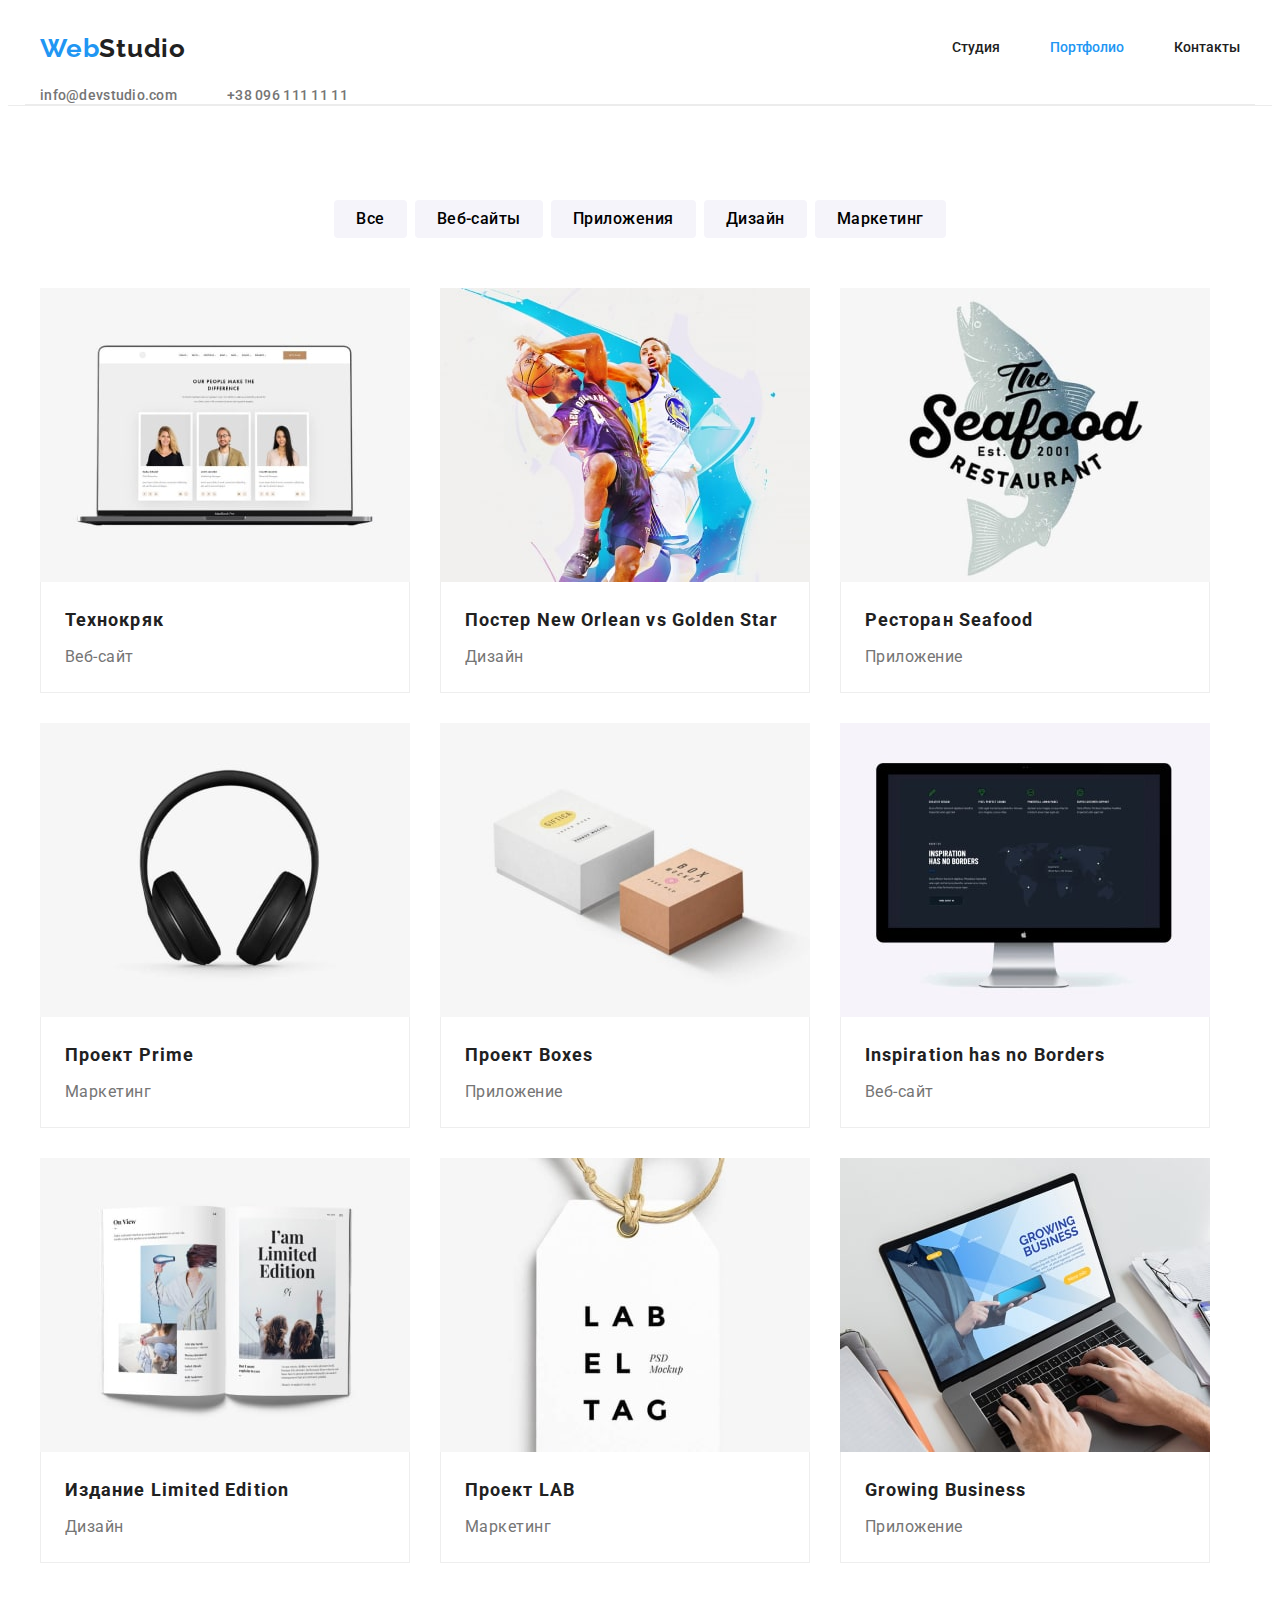
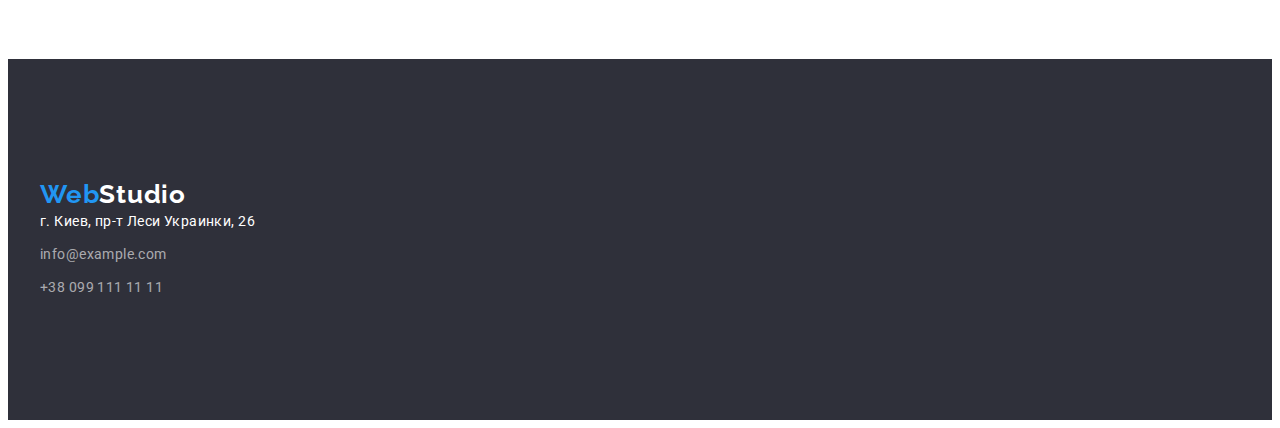
==== portfolio.html @ 36fbffee "first comm" ====
<!DOCTYPE html>
<html lang="ru">
  <head>
    <meta charset="UTF-8" />
    <meta http-equiv="X-UA-Compatible" content="IE=edge" />
    <meta name="viewport" content="width=device-width, initial-scale=1.0" />

    <title>Portfolio</title>
    <link rel="preconnect" href="https://fonts.googleapis.com" />
    <link rel="preconnect" href="https://fonts.gstatic.com" crossorigin />
    <link
      href="https://fonts.googleapis.com/css2?family=Raleway:wght@700&family=Roboto:wght@400;500;700;900&display=swap"
      rel="stylesheet"
    />
    <link
      rel="stylesheet"
      href="https://cdnjs.cloudflare.com/ajax/libs/modern-normalize/1.1.0/modern-normalize.min.css"
      integrity="sha512-wpPYUAdjBVSE4KJnH1VR1HeZfpl1ub8YT/NKx4PuQ5NmX2tKuGu6U/JRp5y+Y8XG2tV+wKQpNHVUX03MfMFn9Q=="
      crossorigin="anonymous"
      referrerpolicy="no-referrer"
    />
    <link rel="stylesheet" href="./css/styles.css" />
  </head>
  <body>
    <header class="header">
      <div class="container header">
        <nav class="header-nav">
          <a href="/" class="header-logo">
            Web<span class="header-logo-logo">Studio</span>
          </a>
          <ul class="header-list">
            <li>
              <a href="./index.html" class="header-link">Студия</a>
            </li>
            <li>
              <a href="./portfolio.html" class="header-link current">
                Портфолио</a
              >
            </li>
            <li><a href="" class="header-link">Контакты</a></li>
          </ul>
        </nav>
        <ul class="header-contacts">
          <li class="header-item">
            <a href="mailto:info@devstudio.com" class="contact mail"
              >info@devstudio.com</a
            >
          </li>
          <li class="header-item">
            <a href="tel:+380961111111" class="contact tel"
              >+38 096 111 11 11</a
            >
          </li>
        </ul>
      </div>
    </header>
    <main>
      <section class="section">
        <div class="container">
          <h1 class="visually-hidden">Наши проекты</h1>
          <ul class="filters">
            <li class="flt-btn">
              <button type="button" class="filters-btn">Все</button>
            </li>
            <li class="flt-btn">
              <button type="button" class="filters-btn">Веб-сайты</button>
            </li>
            <li class="flt-btn">
              <button type="button" class="filters-btn">Приложения</button>
            </li>
            <li class="flt-btn">
              <button type="button" class="filters-btn">Дизайн</button>
            </li>
            <li class="flt-btn">
              <button type="button" class="filters-btn">Маркетинг</button>
            </li>
          </ul>

          <ul class="image-list">
            <li class="projects-img">
              <img
                class="image-item"
                src="./images/portfolio/img-tech.jpg"
                alt="Проект-1"
                width="370"
              />
              <div class="projects-text">
                <h2 class="text-item">Технокряк</h2>
                <p class="text-item-desk">Веб-сайт</p>
              </div>
            </li>
            <li class="projects-img">
              <img
                class="image-item"
                src="./images/portfolio/img-poster-new.jpg"
                alt="Проект-2"
                width="370"
              />
              <div class="projects-text">
                <h2 class="text-item">
                  Постер <span lang="en"> New Orlean vs Golden Star </span>
                </h2>
                <p class="text-item-desk">Дизайн</p>
              </div>
            </li>
            <li class="projects-img">
              <img
                class="image-item"
                src="./images/portfolio/img-resto.jpg"
                alt="Проект-3"
                width="370"
              />
              <div class="projects-text">
                <h2 class="text-item">
                  Ресторан <span lang="en">Seafood </span>
                </h2>
                <p class="text-item-desk">Приложение</p>
              </div>
            </li>
            <li class="projects-img">
              <img
                class="image-item"
                src="./images/portfolio/img-prime.jpg"
                alt="Проект-4"
                width="370"
              />
              <div class="projects-text">
                <h2 class="text-item">Проект <span lang="en"> Prime</span></h2>
                <p class="text-item-desk">Маркетинг</p>
              </div>
            </li>
            <li class="projects-img">
              <img
                class="image-item"
                src="./images/portfolio/img-boxes.jpg"
                alt="Проект-5"
                width="370"
              />
              <div class="projects-text">
                <h2 class="text-item">Проект <span lang="en">Boxes</span></h2>
                <p class="text-item-desk">Приложение</p>
              </div>
            </li>
            <li class="projects-img">
              <img
                class="image-item"
                src="./images/portfolio/img-inspiration.jpg"
                alt="Проект-6"
                width="370"
              />
              <div class="projects-text">
                <h2 class="text-item">
                  <span lang="en"> Inspiration has no Borders </span>
                </h2>
                <p class="text-item-desk">Веб-сайт</p>
              </div>
            </li>
            <li class="projects-img">
              <img
                class="image-item"
                src="./images/portfolio/img-edition.jpg"
                alt="Проект-7"
                width="370"
              />
              <div class="projects-text">
                <h2 class="text-item">
                  Издание <span lang="en">Limited Edition </span>
                </h2>
                <p class="text-item-desk">Дизайн</p>
              </div>
            </li>
            <li class="projects-img">
              <img
                class="image-item"
                src="./images/portfolio/img-lab.jpg"
                alt="Проект-8"
                width="370"
              />
              <div class="projects-text">
                <h2 class="text-item">Проект <span lang="en"> LAB</span></h2>
                <p class="text-item-desk">Маркетинг</p>
              </div>
            </li>
            <li class="projects-img">
              <img
                class="image-item"
                src="./images/portfolio/img-growing.jpg"
                alt="Проект=9"
                width="370"
              />
              <div class="projects-text">
                <h2 class="text-item">
                  <span lang="en">Growing Business </span>
                </h2>
                <p class="text-item-desk">Приложение</p>
              </div>
            </li>
          </ul>
        </div>
      </section>
    </main>
    <footer class="footer">
      <div class="container footer">
        <div class="footer-cont">
          <a href="/" class="footer-logo">
            <p>Web<span class="footer-logo-logo">Studio</span></p>
          </a>
          <address>
            <ul class="footer-list">
              <li class="footer-item">
                <a
                  href="https://goo.gl/maps/CMXkun6qxGQYR8TdA"
                  class="footer-item"
                  >г. Киев, пр-т Леси Украинки, 26</a
                >
              </li>
              <li class="footer-item">
                <a href="mailto:info@example.com" class="footer-mail"
                  >info@example.com</a
                >
              </li>
              <li class="footer-item">
                <a href="tel:+380991111111" class="footer-tel"
                  >+38 099 111 11 11</a
                >
              </li>
            </ul>
          </address>
        </div>
      </div>
    </footer>
  </body>
</html>
---- css/styles.css ----
:root {
  --header-color: #212121;
  --title-color: #212121;
  --text-color: #757575;
  --footer-first-color: #ffffff;
  --footer-second-color: rgba(255, 255, 255, 0.6);
  --btn-color: #212121;
  --accent-color: #2196f3;
  --banner-color: #ffffff;
}
body {
  font-family: "Roboto", sans-serif;
}
ul {
  margin: 0;
  padding: 0;
  list-style: none;
}
p,
h1,
h2,
h3,
h4,
h5,
h6 {
  margin: 0;
}

button {
  cursor: pointer;
}
img {
  display: block;
  max-width: 100%;
  height: auto;
}
/*---------------Header---------------*/
.container {
  width: 1200px;
  padding-left: 15px;
  padding-right: 15px;
  margin-left: auto;
  margin-right: auto;
}
.section {
  padding-top: 94px;
  padding-bottom: 94px;
}
.header {
  border-bottom: 1px solid #ececec;
}
.header-container {
  display: flex;
  align-items: center;
}
.header-nav {
  display: flex;
  align-items: center;
}
.header-logo {
  font-family: "Raleway";
  font-weight: 700;
  font-size: 26px;
  line-height: 1.19;
  letter-spacing: 0.03em;
  text-decoration: none;
  margin-right: 93px;
  color: var(--accent-color);
}
.header-logo-logo {
  color: var(--header-color);
}
.header-logo:hover,
.header-logo:focus {
  color: var(--accent-color);
}
.header-logo-link {
  color: var(--accent-color);
}

.header-list {
  display: flex;
  align-items: center;
  margin-left: auto;
}

.header-list li {
  margin-right: 50px;
}
.header-list li:last-child {
  margin-right: 0px;
}

.header-link {
  display: block;
  font-weight: 500;
  font-size: 14px;
  line-height: 1.14;
  padding: 32px 0px;
  color: var(--header-color);
}
.header-link {
  text-decoration: none;
}
.header-link:hover,
.header-link:focus {
  color: #2196f3;
}
.current {
  color: var(--accent-color);
}
.contact {
  font-weight: 500;
  font-size: 14px;
  line-height: 1.14;
  letter-spacing: 0.02em;
  color: #757575;
  text-decoration: none;
}

.header-contacts {
  display: flex;
  margin-left: auto;
}
.header-contacts .header-item + .header-item {
  margin-left: 50px;
}
.contact.mail {
  display: flex;
}
.mail-icon {
  height: 16px;
  width: 12px;
  margin-right: 10px;
}
.contact.mail:hover,
.contact.mail:focus {
  color: #2196f3;
}
.mail-icon:hover,
.mail-icon:focus {
  background-color: var(--accent-color);
}
.mail-icon:hover .mail-icon:hover {
  fill: #ffffff;
}

.contact.tel {
  display: flex;
}
.contact.tel:hover,
.contact.tel:focus {
  color: var(--accent-color);
}
.tel-icon {
  height: 16px;
  width: 10px;
  margin-right: 10px;
}

/*-----------------PAGE1--------------*/
/*-----------------Banner--------------*/

.banner {
  padding-top: 200px;
  padding-bottom: 200px;
  margin-left: auto;
  margin-right: auto;
  max-width: 1600px;
  background-color: #2f303a;
  background-image: linear-gradient(
      rgba(47, 48, 58, 0.4),
      rgba(47, 48, 58, 0.4)
    ),
    url(../images/banner.png);
  background-repeat: no-repeat;
  background-size: cover;
}

.banner-title {
  width: 696px;
  font-weight: 900;
  font-size: 44px;
  line-height: 1.36;
  text-align: center;
  letter-spacing: 0.06em;
  text-transform: uppercase;
  margin-left: auto;
  margin-right: auto;
  color: var(--banner-color);
}

.banner-btn {
  display: block;
  align-items: center;
  margin-right: auto;
  margin-left: auto;
  margin-top: 30px;
  font-family: inherit;
  border-radius: 4px;
  border: none;
  background-color: var(--accent-color);
  font-weight: 700;
  font-size: 16px;
  line-height: 1.88;
  padding: 10px 32px;
  width: max-content;
  text-align: center;
  letter-spacing: 0.06em;
  cursor: pointer;

  color: var(--banner-color);
}
/*-----------------Benefits--------------*/
.visually-hidden {
  position: absolute;
  width: 1px;
  height: 1px;
  margin: -1px;
  border: 0;
  padding: 0;
  white-space: nowrap;
  clip-path: inset(100%);
  clip: rect(0 0 0 0);
  overflow: hidden;
}

.benefits-item {
  display: flex;
}
.benefits-list {
  width: 270px;
  margin-right: 30px;
}
.benefits-icon {
  display: flex;
  justify-content: center;
  align-items: center;
  width: 270px;
  height: 120px;
  border-radius: 4px;
  margin-bottom: 30px;
  background-color: #f5f4fa;
}
.benefits-item :last-child {
  margin-right: 0px;
}
.benefits-title {
  font-weight: 700;
  font-size: 14px;
  line-height: 1.14;
  letter-spacing: 0.03em;
  text-transform: uppercase;
  margin-bottom: 10px;
  color: var(--title-color);
}
.benefits-text {
  font-size: 14px;
  line-height: 1.71;
  letter-spacing: 0.03em;

  color: var(--text-color);
}
/*-----------------BIZ--------------*/
.section.biz {
  padding-top: 0px;
}
.biz-title {
  font-weight: 700;
  font-size: 36px;
  line-height: 1.17;
  text-align: center;
  letter-spacing: 0.03em;
  margin-bottom: 50px;

  color: var(--title-color);
}

.biz-item {
  display: flex;

  margin-bottom: 0px;
  margin-top: 0px;
  padding-left: 0px;
}

.biz-img {
  flex-basis: calc((100%-60px) / 3);
}

.biz-img:not(:last-child) {
  margin-right: 30px;
}
/*-----------------TEAM--------------*/
.team {
  background-color: #f5f4fa;
}

.team-title {
  font-weight: 700;
  font-size: 36px;
  line-height: 1.17;
  text-align: center;
  letter-spacing: 0.03em;
  margin-bottom: 50px;
  color: var(--title-color);
}
.team-item {
  display: flex;
}
.team-item :last-child {
  margin-right: 0px;
}

.team-img {
  margin-right: 30px;
  border-radius: 4px;
}
.team-text {
  background-color: #ffffff;
  padding: 30px 0px;
  border-radius: 0px 0px 4px 4px;
  box-shadow: 0px 4px 4px 0px rgba(0 0 0 / 25%);
  /* box-shadow: 0px 1px 3px rgb(0 0 0 / 12%), 0px 1px 1px rgb(0 0 0 / 14%),
    0px 2px 1px rgb(0 0 0 / 20%); */
}
.team-name {
  font-weight: 500;
  font-size: 16px;
  line-height: 1.19;
  text-align: center;
  letter-spacing: 0.03em;
  margin-bottom: 10px;
  color: var(--title-color);
}
.team-prof {
  font-weight: 400;
  font-size: 16px;
  line-height: 1.19;
  text-align: center;
  margin-bottom: 16px;
  letter-spacing: 0.03em;
  color: var(--text-color);
}
.team-soc-list {
  display: flex;
  justify-content: center;
}
.team-soc-item {
  margin-right: 10px;
}
.team-soc-link {
  height: 44px;
  width: 44px;

  border-radius: 50%;
  display: flex;
  justify-content: center;
  align-items: center;
}
.team-soc-link:hover,
.team-soc-link:focus {
  background-color: var(--accent-color);
}
.team-soc-link:hover .team-soc-icon {
  fill: #ffffff;
}
.team-soc-link:fosus .team-soc-icon {
  fill: #ffffff;
}
.team-soc-icon {
  fill: #afb1b8;
}

/*------------------FOOTER-------------------*/

.footer {
  background-color: #2f303a;
  padding-top: 60px;
  padding-bottom: 60px;
}

.footer-logo {
  font-family: "Raleway";
  font-style: normal;
  font-weight: 700;
  font-size: 26px;
  line-height: 1.19;
  letter-spacing: 0.03em;
  margin-bottom: 20px;
  color: #2196f3;
}
.footer-logo-logo {
  color: #ffffff;
}
.footer-logo {
  text-decoration: none;
}
.footer-address {
  margin-top: 20px;
}
/* .footer-list {
  margin-top: 20px;
} */
.footer-item {
  font-style: normal;
  font-size: 14px;
  line-height: 1.71;
  letter-spacing: 0.03em;
  margin-bottom: 9px;
  color: var(--footer-first-color);
  text-decoration: none;
}
.footer-list li:last-child {
  margin-bottom: 0px;
}
.footer-item:hover,
.footer-item:focus {
  color: var(--accent-color);
}
.footer-mail {
  font-style: normal;
  font-size: 14px;
  line-height: 1.71;
  letter-spacing: 0.03em;
  padding-top: 9px;
  color: var(--footer-second-color);
  text-decoration: none;
}
.footer-mail:hover,
.footer-mail:focus {
  color: var(--accent-color);
}

.footer-tel {
  font-style: normal;
  font-size: 14px;
  line-height: 1.71;
  letter-spacing: 0.03em;
  padding-top: 9px;

  color: var(--footer-second-color);
  text-decoration: none;
}
.footer-tel:hover,
.footer-tel:focus {
  color: var(--accent-color);
}

.footer-list.link {
  text-decoration: none;
}

/*-----------------PAGE2--------------*/
/*-----------------HERO--------------*/
/*-----------------HERO FILTERS------*/

.filters {
  display: flex;
  justify-content: center;
}

.filters {
  font-weight: 500;
  font-size: 16px;
  line-height: 1.62;
  text-align: center;
  letter-spacing: 0.03em;
  margin-right: auto;
  margin-bottom: 50px;
  color: #212121;
}
.flt-btn {
  display: block;
  align-items: center;
  margin: 0px 8px 0px 0px;
}
.filters li:last-child {
  margin-right: 0px;
}
.filters-btn {
  font-family: inherit;
  font-weight: 500;
  font-size: 16px;
  line-height: 1.62;
  text-align: center;
  letter-spacing: 0.03em;
  cursor: pointer;
  border-radius: 4px;
  border: none;
  padding: 6px 22px;
  width: max-content;
  background-color: #f5f4fa;
}
.filters-btn:not(:last-child) {
  margin-left: 8px;
}
.filters-btn:hover,
.filters-btn:focus {
  background-color: var(--accent-color);
  color: var(--footer-first-color);
}
.image-list {
  display: flex;
  flex-wrap: wrap;
}
.image-list li:nth-child(n + 7) {
  margin-bottom: 2px;
}
.projects-img {
  margin-right: 30px;
  margin-bottom: 30px;
}
.projects-img:nth-child(3n) {
  margin-right: 0px;
}
/*-----------------MAIN------------------*/
.projects-text {
  padding: 20px 24px;
  border-right: 1px solid #eeeeee;
  border-bottom: 1px solid #eeeeee;
  border-left: 1px solid #eeeeee;
}
.text-item {
  font-weight: 700;
  font-size: 18px;
  line-height: 2;
  letter-spacing: 0.06em;
  /* margin-top: 20px; */
  margin-bottom: 4px;
  color: var(--title-color);
}
.text-item-desk {
  font-size: 16px;
  line-height: 1.88;
  letter-spacing: 0.03em;
  color: var(--text-color);
}
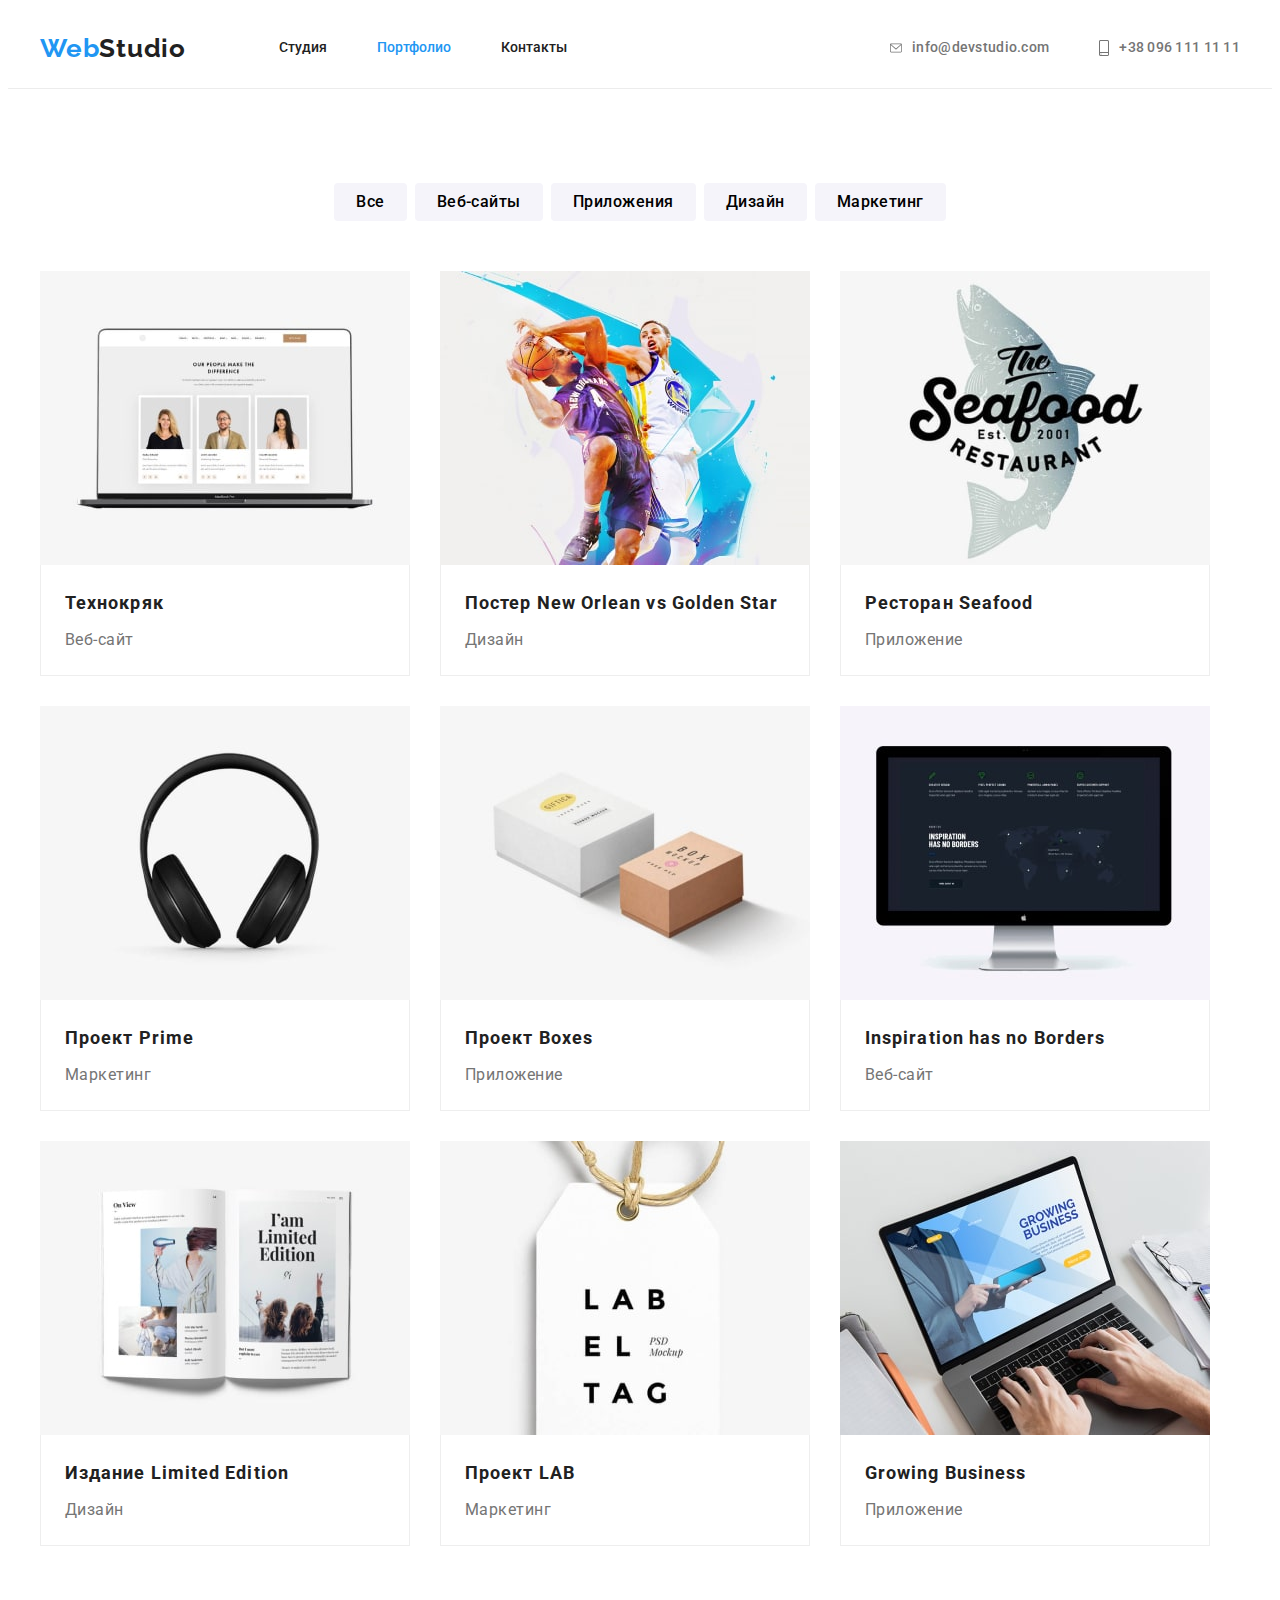
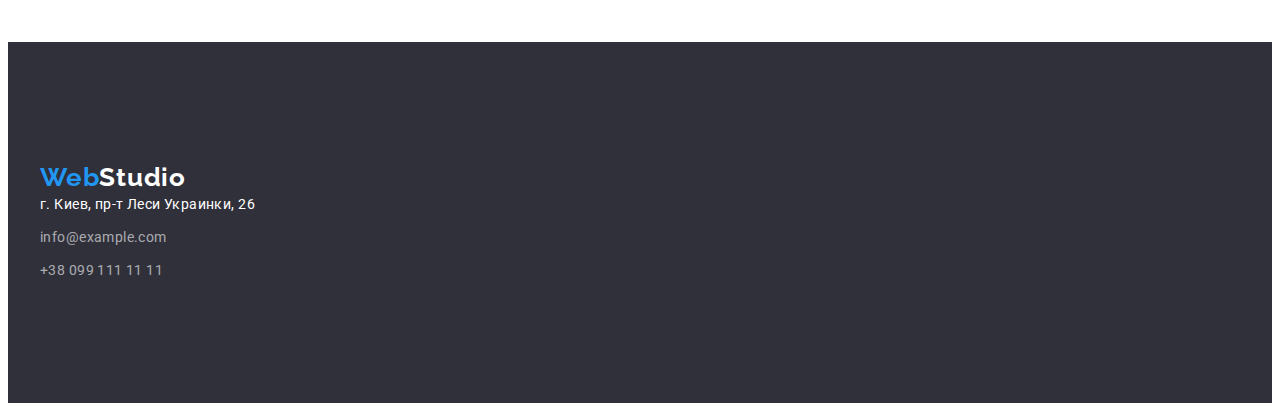
==== commit b82533e9: "some add" ====
--- a/portfolio.html
+++ b/portfolio.html
@@ -23,7 +23,7 @@
   </head>
   <body>
     <header class="header">
-      <div class="container header">
+      <div class="container header-container">
         <nav class="header-nav">
           <a href="/" class="header-logo">
             Web<span class="header-logo-logo">Studio</span>
@@ -42,18 +42,28 @@
         </nav>
         <ul class="header-contacts">
           <li class="header-item">
-            <a href="mailto:info@devstudio.com" class="contact mail"
+            <a href="mailto:info@devstudio.com" class="contact mail">
+              <svg class="mail-icon" width="16" height="10">
+                <use
+                  href="./images/symbol-defs-optym.svg#icon-envelope"
+                ></use></svg
               >info@devstudio.com</a
             >
           </li>
           <li class="header-item">
-            <a href="tel:+380961111111" class="contact tel"
-              >+38 096 111 11 11</a
+            <a href="tel:+380961111111" class="contact tel">
+              <svg class="tel-icon">
+                <use
+                  href="./images/symbol-defs-optym.svg#icon-smartphone"
+                ></use>
+              </svg>
+              +38 096 111 11 11</a
             >
           </li>
         </ul>
       </div>
     </header>
+
     <main>
       <section class="section">
         <div class="container">
--- a/css/styles.css
+++ b/css/styles.css
@@ -7,6 +7,7 @@
   --btn-color: #212121;
   --accent-color: #2196f3;
   --banner-color: #ffffff;
+  --icon-fill-color: #757575;
 }
 body {
   font-family: "Roboto", sans-serif;
@@ -114,7 +115,7 @@
   font-size: 14px;
   line-height: 1.14;
   letter-spacing: 0.02em;
-  color: #757575;
+  color: var(--text-color);
   text-decoration: none;
 }
 
@@ -132,18 +133,19 @@
   height: 16px;
   width: 12px;
   margin-right: 10px;
+  fill: var(--icon-fill-color);
 }
 .contact.mail:hover,
 .contact.mail:focus {
-  color: #2196f3;
+  color: var(--accent-color);
 }
 .mail-icon:hover,
 .mail-icon:focus {
-  background-color: var(--accent-color);
-}
-.mail-icon:hover .mail-icon:hover {
+  fill: var(--accent-color);
+}
+/* .mail-icon:hover .mail-icon:hover {
   fill: #ffffff;
-}
+} */
 
 .contact.tel {
   display: flex;
@@ -156,8 +158,12 @@
   height: 16px;
   width: 10px;
   margin-right: 10px;
-}
-
+  fill: var(--icon-fill-color);
+}
+.tel-icon:hover,
+.tel-icon:focus {
+  fill: var(--accent-color);
+}
 /*-----------------PAGE1--------------*/
 /*-----------------Banner--------------*/
 
@@ -317,12 +323,13 @@
   border-radius: 4px;
 }
 .team-text {
+  border-radius: 0px 0px 4px 4px;
+  box-shadow: 0px 4px 4px 0px rgba(0 0 0 / 25%);
+}
+.team-inside {
   background-color: #ffffff;
   padding: 30px 0px;
-  border-radius: 0px 0px 4px 4px;
-  box-shadow: 0px 4px 4px 0px rgba(0 0 0 / 25%);
-  /* box-shadow: 0px 1px 3px rgb(0 0 0 / 12%), 0px 1px 1px rgb(0 0 0 / 14%),
-    0px 2px 1px rgb(0 0 0 / 20%); */
+  border-radius: 4px;
 }
 .team-name {
   font-weight: 500;
@@ -352,7 +359,6 @@
 .team-soc-link {
   height: 44px;
   width: 44px;
-
   border-radius: 50%;
   display: flex;
   justify-content: center;
@@ -372,6 +378,47 @@
   fill: #afb1b8;
 }
 
+/*------------------CLIENTS-------------------*/
+.clients {
+  font-weight: 700;
+  font-size: 36px;
+  line-height: 1.17;
+  text-align: center;
+  letter-spacing: 0.03em;
+  margin-bottom: 50px;
+  color: var(--title-color);
+}
+.clients-logo-list {
+  display: flex;
+}
+.clients-icon-elements {
+  align-items: center;
+  width: 170px;
+  height: 92px;
+  padding: 16px 32px;
+  margin-right: 30px;
+  border: 1px solid rgba(175, 177, 184, 1);
+}
+.clients-icon-elements:last-child {
+  margin-right: 0px;
+}
+.icon-link {
+  width: 170px;
+  height: 92px;
+  justify-content: center;
+  align-items: center;
+  fill: #afb1b8;
+}
+.clients-icon-item {
+  /* fill: #afb1b8; */
+}
+.clients-icon-item:hover,
+.clients-icon-item:focus {
+  background-color: var(--accent-color);
+}
+.clients-icon-item:focus .icon-link {
+  fill: #2196f3;
+}
 /*------------------FOOTER-------------------*/
 
 .footer {
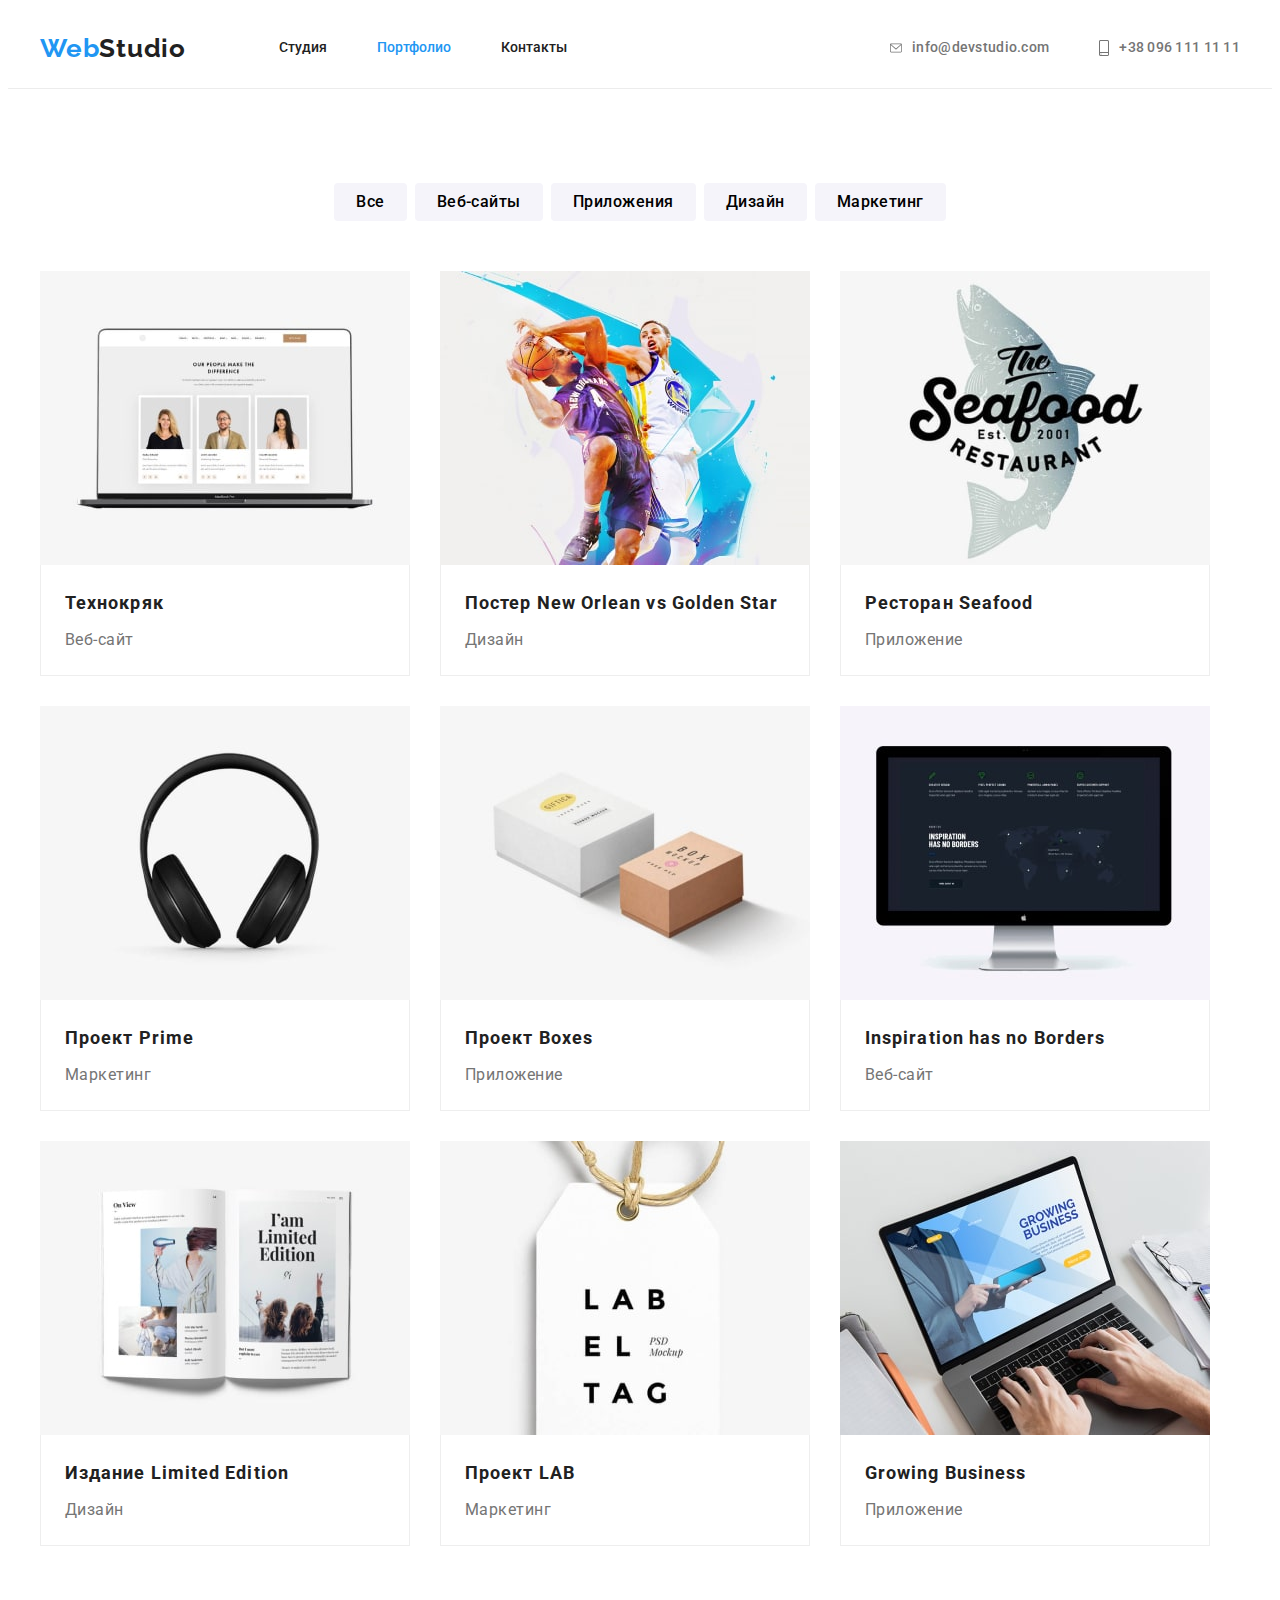
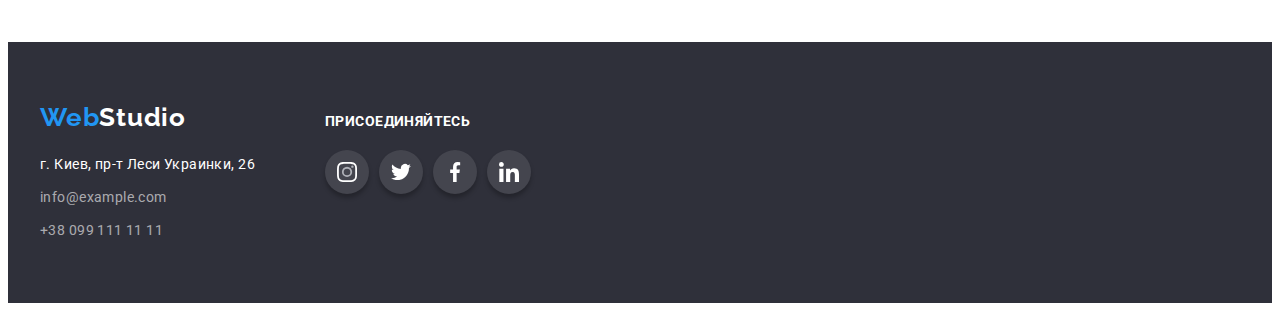
==== commit d41709c2: "one more push" ====
--- a/portfolio.html
+++ b/portfolio.html
@@ -88,134 +88,155 @@
 
           <ul class="image-list">
             <li class="projects-img">
-              <img
-                class="image-item"
-                src="./images/portfolio/img-tech.jpg"
-                alt="Проект-1"
-                width="370"
-              />
-              <div class="projects-text">
-                <h2 class="text-item">Технокряк</h2>
-                <p class="text-item-desk">Веб-сайт</p>
-              </div>
-            </li>
-            <li class="projects-img">
-              <img
-                class="image-item"
-                src="./images/portfolio/img-poster-new.jpg"
-                alt="Проект-2"
-                width="370"
-              />
-              <div class="projects-text">
-                <h2 class="text-item">
-                  Постер <span lang="en"> New Orlean vs Golden Star </span>
-                </h2>
-                <p class="text-item-desk">Дизайн</p>
-              </div>
-            </li>
-            <li class="projects-img">
-              <img
-                class="image-item"
-                src="./images/portfolio/img-resto.jpg"
-                alt="Проект-3"
-                width="370"
-              />
-              <div class="projects-text">
-                <h2 class="text-item">
-                  Ресторан <span lang="en">Seafood </span>
-                </h2>
-                <p class="text-item-desk">Приложение</p>
-              </div>
-            </li>
-            <li class="projects-img">
-              <img
-                class="image-item"
-                src="./images/portfolio/img-prime.jpg"
-                alt="Проект-4"
-                width="370"
-              />
-              <div class="projects-text">
-                <h2 class="text-item">Проект <span lang="en"> Prime</span></h2>
-                <p class="text-item-desk">Маркетинг</p>
-              </div>
-            </li>
-            <li class="projects-img">
-              <img
-                class="image-item"
-                src="./images/portfolio/img-boxes.jpg"
-                alt="Проект-5"
-                width="370"
-              />
-              <div class="projects-text">
-                <h2 class="text-item">Проект <span lang="en">Boxes</span></h2>
-                <p class="text-item-desk">Приложение</p>
-              </div>
-            </li>
-            <li class="projects-img">
-              <img
-                class="image-item"
-                src="./images/portfolio/img-inspiration.jpg"
-                alt="Проект-6"
-                width="370"
-              />
-              <div class="projects-text">
-                <h2 class="text-item">
-                  <span lang="en"> Inspiration has no Borders </span>
-                </h2>
-                <p class="text-item-desk">Веб-сайт</p>
-              </div>
-            </li>
-            <li class="projects-img">
-              <img
-                class="image-item"
-                src="./images/portfolio/img-edition.jpg"
-                alt="Проект-7"
-                width="370"
-              />
-              <div class="projects-text">
-                <h2 class="text-item">
-                  Издание <span lang="en">Limited Edition </span>
-                </h2>
-                <p class="text-item-desk">Дизайн</p>
-              </div>
-            </li>
-            <li class="projects-img">
-              <img
-                class="image-item"
-                src="./images/portfolio/img-lab.jpg"
-                alt="Проект-8"
-                width="370"
-              />
-              <div class="projects-text">
-                <h2 class="text-item">Проект <span lang="en"> LAB</span></h2>
-                <p class="text-item-desk">Маркетинг</p>
-              </div>
-            </li>
-            <li class="projects-img">
-              <img
-                class="image-item"
-                src="./images/portfolio/img-growing.jpg"
-                alt="Проект=9"
-                width="370"
-              />
-              <div class="projects-text">
-                <h2 class="text-item">
-                  <span lang="en">Growing Business </span>
-                </h2>
-                <p class="text-item-desk">Приложение</p>
-              </div>
+              <a href="" class="projects-link">
+                <img
+                  class="image-item"
+                  src="./images/portfolio/img-tech.jpg"
+                  alt="Проект-1"
+                  width="370"
+                />
+                <div class="projects-text">
+                  <h2 class="text-item">Технокряк</h2>
+                  <p class="text-item-desk">Веб-сайт</p>
+                </div>
+              </a>
+            </li>
+            <li class="projects-img">
+              <a href="" class="projects-link">
+                <img
+                  class="image-item"
+                  src="./images/portfolio/img-poster-new.jpg"
+                  alt="Проект-2"
+                  width="370"
+                />
+
+                <div class="projects-text">
+                  <h2 class="text-item">
+                    Постер <span lang="en"> New Orlean vs Golden Star </span>
+                  </h2>
+                  <p class="text-item-desk">Дизайн</p>
+                </div>
+              </a>
+            </li>
+            <li class="projects-img">
+              <a href="" class="projects-link">
+                <img
+                  class="image-item"
+                  src="./images/portfolio/img-resto.jpg"
+                  alt="Проект-3"
+                  width="370"
+                />
+                <div class="projects-text">
+                  <h2 class="text-item">
+                    Ресторан <span lang="en">Seafood </span>
+                  </h2>
+                  <p class="text-item-desk">Приложение</p>
+                </div>
+              </a>
+            </li>
+            <li class="projects-img">
+              <a href="" class="projects-link">
+                <img
+                  class="image-item"
+                  src="./images/portfolio/img-prime.jpg"
+                  alt="Проект-4"
+                  width="370"
+                />
+                <div class="projects-text">
+                  <h2 class="text-item">
+                    Проект <span lang="en"> Prime</span>
+                  </h2>
+                  <p class="text-item-desk">Маркетинг</p>
+                </div>
+              </a>
+            </li>
+            <li class="projects-img">
+              <a href="" class="projects-link">
+                <img
+                  class="image-item"
+                  src="./images/portfolio/img-boxes.jpg"
+                  alt="Проект-5"
+                  width="370"
+                />
+                <div class="projects-text">
+                  <h2 class="text-item">Проект <span lang="en">Boxes</span></h2>
+                  <p class="text-item-desk">Приложение</p>
+                </div>
+              </a>
+            </li>
+            <li class="projects-img">
+              <a href="" class="projects-link">
+                <img
+                  class="image-item"
+                  src="./images/portfolio/img-inspiration.jpg"
+                  alt="Проект-6"
+                  width="370"
+                />
+                <div class="projects-text">
+                  <h2 class="text-item">
+                    <span lang="en"> Inspiration has no Borders </span>
+                  </h2>
+                  <p class="text-item-desk">Веб-сайт</p>
+                </div>
+              </a>
+            </li>
+            <li class="projects-img">
+              <a href="" class="projects-link">
+                <img
+                  class="image-item"
+                  src="./images/portfolio/img-edition.jpg"
+                  alt="Проект-7"
+                  width="370"
+                />
+                <div class="projects-text">
+                  <h2 class="text-item">
+                    Издание <span lang="en">Limited Edition </span>
+                  </h2>
+                  <p class="text-item-desk">Дизайн</p>
+                </div></a
+              >
+            </li>
+            <li class="projects-img">
+              <a href="" class="projects-link">
+                <img
+                  class="image-item"
+                  src="./images/portfolio/img-lab.jpg"
+                  alt="Проект-8"
+                  width="370"
+                />
+                <div class="projects-text">
+                  <h2 class="text-item">Проект <span lang="en"> LAB</span></h2>
+                  <p class="text-item-desk">Маркетинг</p>
+                </div>
+              </a>
+            </li>
+            <li class="projects-img">
+              <a href="" class="projects-link">
+                <img
+                  class="image-item"
+                  src="./images/portfolio/img-growing.jpg"
+                  alt="Проект=9"
+                  width="370"
+                />
+                <div class="projects-text">
+                  <h2 class="text-item">
+                    <span lang="en">Growing Business </span>
+                  </h2>
+                  <p class="text-item-desk">Приложение</p>
+                </div>
+              </a>
             </li>
           </ul>
         </div>
       </section>
     </main>
     <footer class="footer">
-      <div class="container footer">
+      <div class="container footer-flex-cont">
         <div class="footer-cont">
           <a href="/" class="footer-logo">
             <p>Web<span class="footer-logo-logo">Studio</span></p>
           </a>
-          <address>
+          <address class="footer-address">
             <ul class="footer-list">
               <li class="footer-item">
                 <a
@@ -237,6 +258,46 @@
             </ul>
           </address>
         </div>
+        <div class="footer-soc">
+          <p class="footer-text-add">ПРИСОЕДИНЯЙТЕСЬ</p>
+          <ul class="footer-soc-list">
+            <li class="footer-soc-item">
+              <a href="" class="footer-soc-link">
+                <svg class="footer-soc-icon" width="20" height="20">
+                  <use
+                    href="./images/symbol-defs-optym.svg#icon-instagram"
+                  ></use>
+                </svg>
+              </a>
+            </li>
+            <li class="footer-soc-item">
+              <a href="" class="footer-soc-link">
+                <svg class="footer-soc-icon" width="20" height="20">
+                  <use
+                    href="./images/symbol-defs-optym.svg#icon-twitter"
+                  ></use></svg
+              ></a>
+            </li>
+            <li class="footer-soc-item">
+              <a href="" class="footer-soc-link">
+                <svg class="footer-soc-icon" width="20" height="20">
+                  <use
+                    href="./images/symbol-defs-optym.svg#icon-facebook"
+                  ></use>
+                </svg>
+              </a>
+            </li>
+            <li class="footer-soc-item">
+              <a href="" class="footer-soc-link">
+                <svg class="footer-soc-icon" width="20" height="20">
+                  <use
+                    href="./images/symbol-defs-optym.svg#icon-linkedin"
+                  ></use>
+                </svg>
+              </a>
+            </li>
+          </ul>
+        </div>
       </div>
     </footer>
   </body>
--- a/css/styles.css
+++ b/css/styles.css
@@ -397,6 +397,7 @@
   height: 92px;
   padding: 16px 32px;
   margin-right: 30px;
+  border-radius: 4px;
   border: 1px solid rgba(175, 177, 184, 1);
 }
 .clients-icon-elements:last-child {
@@ -410,7 +411,7 @@
   fill: #afb1b8;
 }
 .clients-icon-item {
-  /* fill: #afb1b8; */
+  fill: #ffffff;
 }
 .clients-icon-item:hover,
 .clients-icon-item:focus {
@@ -426,7 +427,13 @@
   padding-top: 60px;
   padding-bottom: 60px;
 }
-
+.footer-flex-cont {
+  display: flex;
+  align-items: baseline;
+}
+.footer-cont {
+  margin-right: 70px;
+}
 .footer-logo {
   font-family: "Raleway";
   font-style: normal;
@@ -498,6 +505,38 @@
   text-decoration: none;
 }
 
+.footer-soc-list {
+  display: flex;
+}
+.footer-soc-item {
+  margin-right: 10px;
+}
+.footer-soc-item:last-child {
+  margin-right: 0px;
+}
+.footer-text-add {
+  font-weight: bold;
+  font-size: 14px;
+  line-height: 1.14;
+  letter-spacing: 0.03em;
+  margin-bottom: 20px;
+  color: var(--footer-first-color);
+}
+.footer-soc-link {
+  display: flex;
+  justify-content: center;
+  align-items: center;
+  height: 44px;
+  width: 44px;
+  border-radius: 50%;
+  fill: var(--footer-first-color);
+  background-color: rgba(255, 255, 255, 0.1);
+  box-shadow: 0px 4px 4px 0px rgba(0, 0, 0, 0.25);
+}
+.footer-soc-link:hover,
+.footer-soc-link:focus {
+  background-color: var(--accent-color);
+}
 /*-----------------PAGE2--------------*/
 /*-----------------HERO--------------*/
 /*-----------------HERO FILTERS------*/
@@ -583,3 +622,11 @@
   letter-spacing: 0.03em;
   color: var(--text-color);
 }
+.projects-link {
+  display: block;
+  text-decoration: none;
+}
+.projects-link:hover {
+  box-shadow: 0px 1px 1px 0px rgba(0, 0, 0, 0.12),
+    0px 4px 4px 0px rgba(0, 0, 0, 0.06), 1px 4px 6px 0px rgba(0, 0, 0, 0.16);
+}
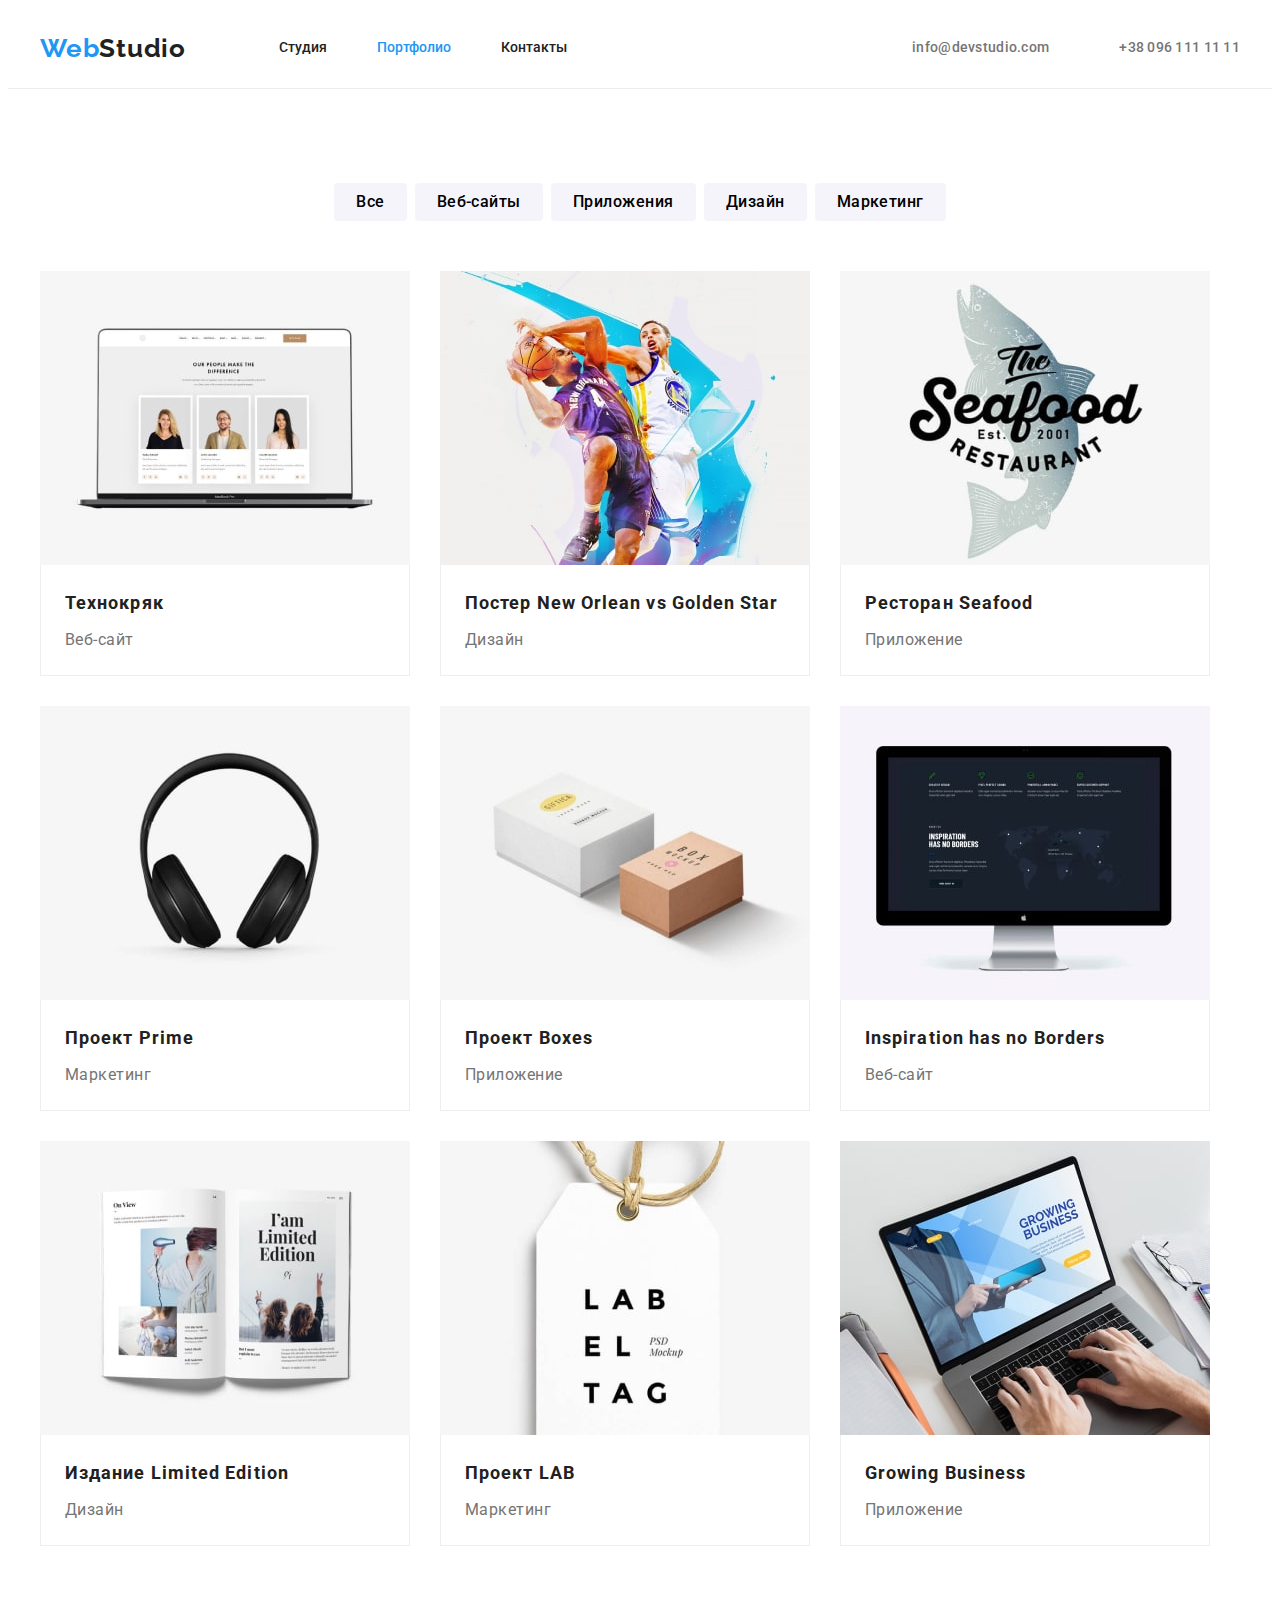
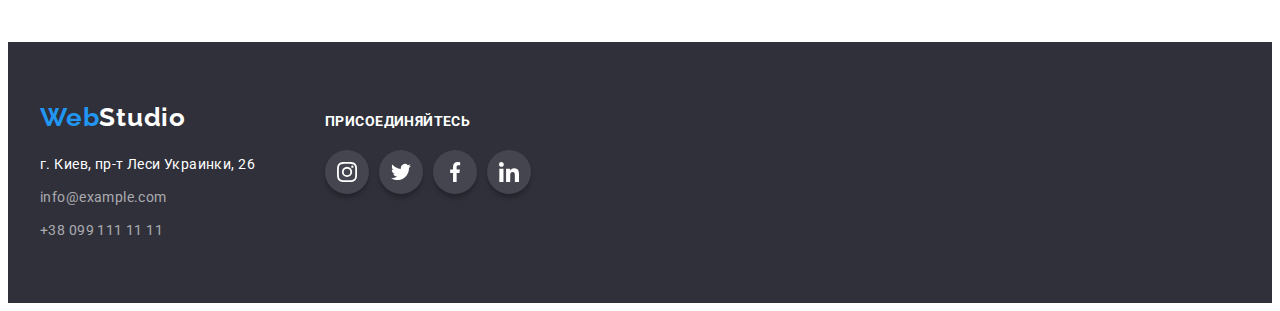
==== commit 7cb16f19: "final" ====
--- a/portfolio.html
+++ b/portfolio.html
@@ -264,35 +264,27 @@
             <li class="footer-soc-item">
               <a href="" class="footer-soc-link">
                 <svg class="footer-soc-icon" width="20" height="20">
-                  <use
-                    href="./images/symbol-defs-optym.svg#icon-instagram"
-                  ></use>
+                  <use href="./images/sprite-add.svg#icon-instagram"></use>
                 </svg>
               </a>
             </li>
             <li class="footer-soc-item">
               <a href="" class="footer-soc-link">
                 <svg class="footer-soc-icon" width="20" height="20">
-                  <use
-                    href="./images/symbol-defs-optym.svg#icon-twitter"
-                  ></use></svg
+                  <use href="./images/sprite-add.svg#icon-twitter"></use></svg
               ></a>
             </li>
             <li class="footer-soc-item">
               <a href="" class="footer-soc-link">
                 <svg class="footer-soc-icon" width="20" height="20">
-                  <use
-                    href="./images/symbol-defs-optym.svg#icon-facebook"
-                  ></use>
+                  <use href="./images/sprite-add.svg#icon-facebook"></use>
                 </svg>
               </a>
             </li>
             <li class="footer-soc-item">
               <a href="" class="footer-soc-link">
                 <svg class="footer-soc-icon" width="20" height="20">
-                  <use
-                    href="./images/symbol-defs-optym.svg#icon-linkedin"
-                  ></use>
+                  <use href="./images/sprite-add.svg#icon-linkedin"></use>
                 </svg>
               </a>
             </li>
--- a/css/styles.css
+++ b/css/styles.css
@@ -395,31 +395,46 @@
   align-items: center;
   width: 170px;
   height: 92px;
-  padding: 16px 32px;
   margin-right: 30px;
-  border-radius: 4px;
-  border: 1px solid rgba(175, 177, 184, 1);
+
+  /* border: 1px solid rgba(175, 177, 184, 1); */
 }
 .clients-icon-elements:last-child {
   margin-right: 0px;
 }
+
 .icon-link {
-  width: 170px;
-  height: 92px;
+  display: flex;
   justify-content: center;
   align-items: center;
+  width: 100%;
+  height: 100%;
+  border: 1px solid rgba(175, 177, 184, 1);
+  border-radius: 4px;
   fill: #afb1b8;
 }
-.clients-icon-item {
-  fill: #ffffff;
-}
-.clients-icon-item:hover,
+.icon-link:hover .clients-icon-item,
+.icon-link:focus .clients-icon-item {
+  fill: var(--accent-color);
+}
+.icon-link:hover,
+.icon-link:focus {
+  border-color: var(--accent-color);
+}
+/* .clients-icon-item:hover,
 .clients-icon-item:focus {
-  background-color: var(--accent-color);
+  fill: var(--accent-color);
+}
+.icon-link:hover .clients-icon-item {
+  fill: #2196f3;
+} */
+
+/* .clients-icon-item:hover .icon-link {
+  fill: var(--accent-color);
 }
 .clients-icon-item:focus .icon-link {
-  fill: #2196f3;
-}
+  fill: var(--accent-color);
+} */
 /*------------------FOOTER-------------------*/
 
 .footer {
@@ -586,6 +601,10 @@
   background-color: var(--accent-color);
   color: var(--footer-first-color);
 }
+.filters-btn:hover,
+.filters-btn:focus {
+  box-shadow: 0px 4px 4px 0px rgba(0, 0, 0, 0.25);
+}
 .image-list {
   display: flex;
   flex-wrap: wrap;
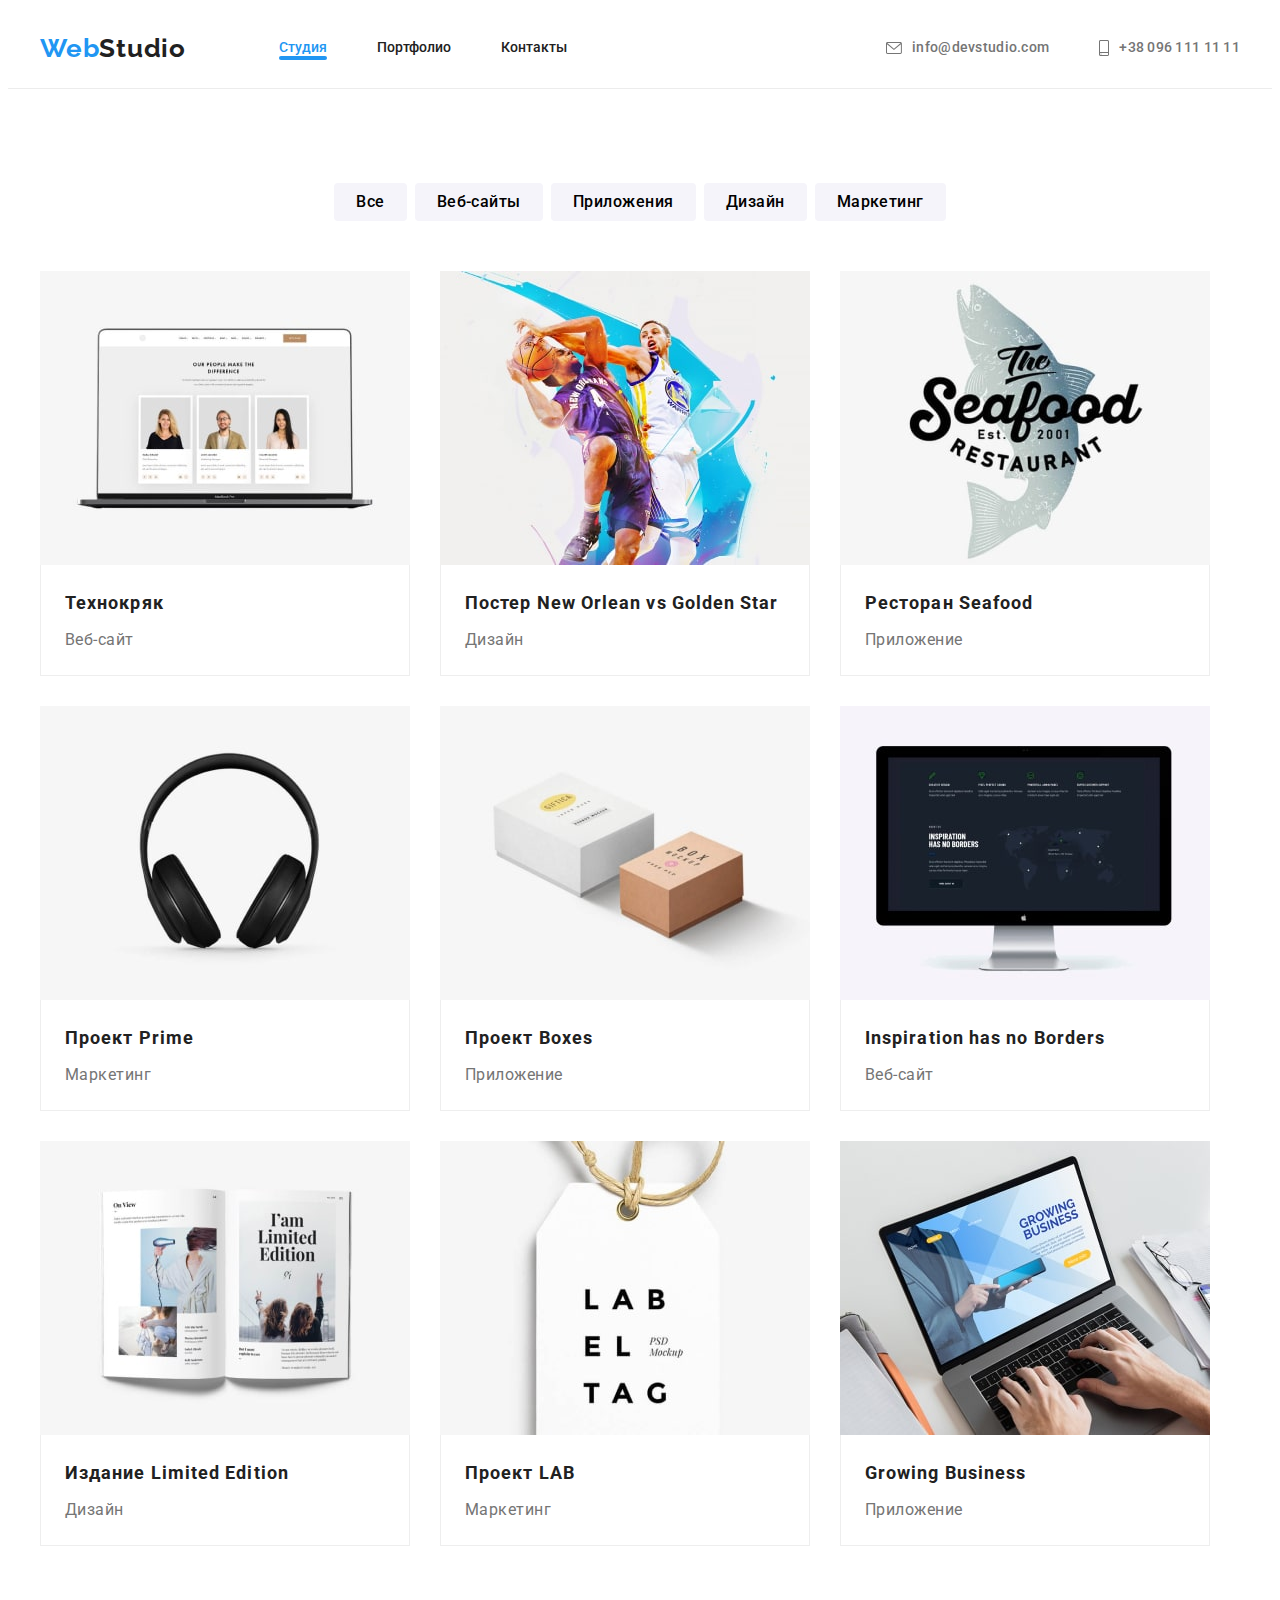
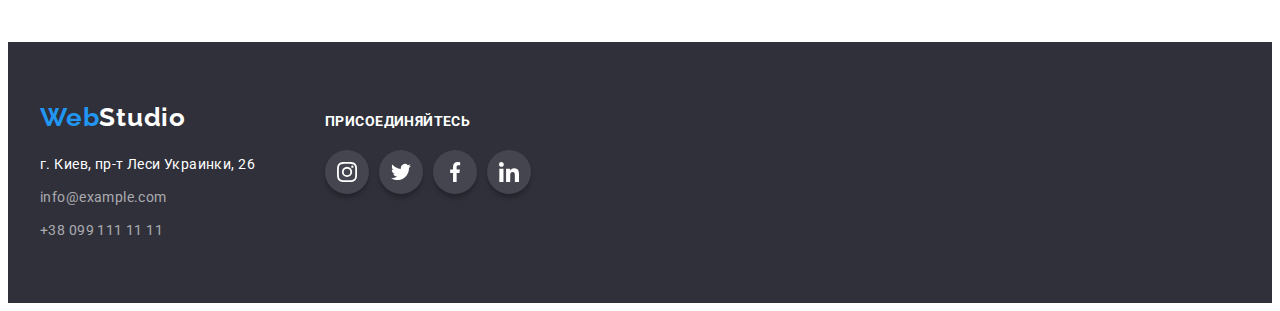
==== commit 734db292: "after change" ====
--- a/portfolio.html
+++ b/portfolio.html
@@ -30,12 +30,10 @@
           </a>
           <ul class="header-list">
             <li>
-              <a href="./index.html" class="header-link">Студия</a>
+              <a href="./index.html" class="header-link current">Студия</a>
             </li>
             <li>
-              <a href="./portfolio.html" class="header-link current">
-                Портфолио</a
-              >
+              <a href="./portfolio.html" class="header-link"> Портфолио</a>
             </li>
             <li><a href="" class="header-link">Контакты</a></li>
           </ul>
@@ -43,19 +41,16 @@
         <ul class="header-contacts">
           <li class="header-item">
             <a href="mailto:info@devstudio.com" class="contact mail">
-              <svg class="mail-icon" width="16" height="10">
-                <use
-                  href="./images/symbol-defs-optym.svg#icon-envelope"
-                ></use></svg
-              >info@devstudio.com</a
+              <svg class="mail-icon">
+                <use href="./images/sprite-with-mail.svg#icon-mail-icon"></use>
+              </svg>
+              info@devstudio.com</a
             >
           </li>
           <li class="header-item">
             <a href="tel:+380961111111" class="contact tel">
               <svg class="tel-icon">
-                <use
-                  href="./images/symbol-defs-optym.svg#icon-smartphone"
-                ></use>
+                <use href="./images/sprite-add.svg#icon-smartphone"></use>
               </svg>
               +38 096 111 11 11</a
             >
--- a/css/styles.css
+++ b/css/styles.css
@@ -99,6 +99,8 @@
   line-height: 1.14;
   padding: 32px 0px;
   color: var(--header-color);
+
+  position: relative;
 }
 .header-link {
   text-decoration: none;
@@ -110,6 +112,15 @@
 .current {
   color: var(--accent-color);
 }
+.current::after {
+  content: "";
+  position: absolute;
+  width: 100%;
+  height: 4px;
+  background-color: var(--accent-color);
+  border-radius: 2px;
+  display: block;
+}
 .contact {
   font-weight: 500;
   font-size: 14px;
@@ -117,10 +128,13 @@
   letter-spacing: 0.02em;
   color: var(--text-color);
   text-decoration: none;
+  fill: currentColor;
 }
 
 .header-contacts {
   display: flex;
+  justify-content: center;
+  align-items: center;
   margin-left: auto;
 }
 .header-contacts .header-item + .header-item {
@@ -128,42 +142,50 @@
 }
 .contact.mail {
   display: flex;
-}
-.mail-icon {
-  height: 16px;
-  width: 12px;
-  margin-right: 10px;
-  fill: var(--icon-fill-color);
-}
+  justify-content: center;
+  align-items: center;
+  color: var(--text-color);
+}
+
 .contact.mail:hover,
 .contact.mail:focus {
   color: var(--accent-color);
 }
-.mail-icon:hover,
-.mail-icon:focus {
+.contact.mail:hover .mail-icon {
   fill: var(--accent-color);
 }
-/* .mail-icon:hover .mail-icon:hover {
-  fill: #ffffff;
-} */
-
+.contact.mail:focus .mail-icon {
+  fill: var(--accent-color);
+}
+.mail-icon {
+  height: 12px;
+  width: 16px;
+  margin-right: 10px;
+  fill: currentColor;
+}
 .contact.tel {
   display: flex;
+  justify-content: center;
+  align-items: center;
+  color: var(--text-color);
 }
 .contact.tel:hover,
 .contact.tel:focus {
+  color: var(--accent-color);
+}
+.contact.tel:hover .tel-icon {
+  color: var(--accent-color);
+}
+.contact.tel:focus .tel-icon {
   color: var(--accent-color);
 }
 .tel-icon {
   height: 16px;
   width: 10px;
   margin-right: 10px;
-  fill: var(--icon-fill-color);
-}
-.tel-icon:hover,
-.tel-icon:focus {
-  fill: var(--accent-color);
-}
+  fill: currentColor;
+}
+
 /*-----------------PAGE1--------------*/
 /*-----------------Banner--------------*/
 
@@ -181,6 +203,7 @@
     url(../images/banner.png);
   background-repeat: no-repeat;
   background-size: cover;
+  background-position: center;
 }
 
 .banner-title {
@@ -421,20 +444,7 @@
 .icon-link:focus {
   border-color: var(--accent-color);
 }
-/* .clients-icon-item:hover,
-.clients-icon-item:focus {
-  fill: var(--accent-color);
-}
-.icon-link:hover .clients-icon-item {
-  fill: #2196f3;
-} */
-
-/* .clients-icon-item:hover .icon-link {
-  fill: var(--accent-color);
-}
-.clients-icon-item:focus .icon-link {
-  fill: var(--accent-color);
-} */
+
 /*------------------FOOTER-------------------*/
 
 .footer {
@@ -492,7 +502,6 @@
   font-size: 14px;
   line-height: 1.71;
   letter-spacing: 0.03em;
-  padding-top: 9px;
   color: var(--footer-second-color);
   text-decoration: none;
 }
@@ -506,8 +515,6 @@
   font-size: 14px;
   line-height: 1.71;
   letter-spacing: 0.03em;
-  padding-top: 9px;
-
   color: var(--footer-second-color);
   text-decoration: none;
 }
@@ -552,6 +559,7 @@
 .footer-soc-link:focus {
   background-color: var(--accent-color);
 }
+
 /*-----------------PAGE2--------------*/
 /*-----------------HERO--------------*/
 /*-----------------HERO FILTERS------*/
@@ -645,7 +653,8 @@
   display: block;
   text-decoration: none;
 }
-.projects-link:hover {
+.projects-link:hover,
+.projects-link:focus {
   box-shadow: 0px 1px 1px 0px rgba(0, 0, 0, 0.12),
     0px 4px 4px 0px rgba(0, 0, 0, 0.06), 1px 4px 6px 0px rgba(0, 0, 0, 0.16);
 }
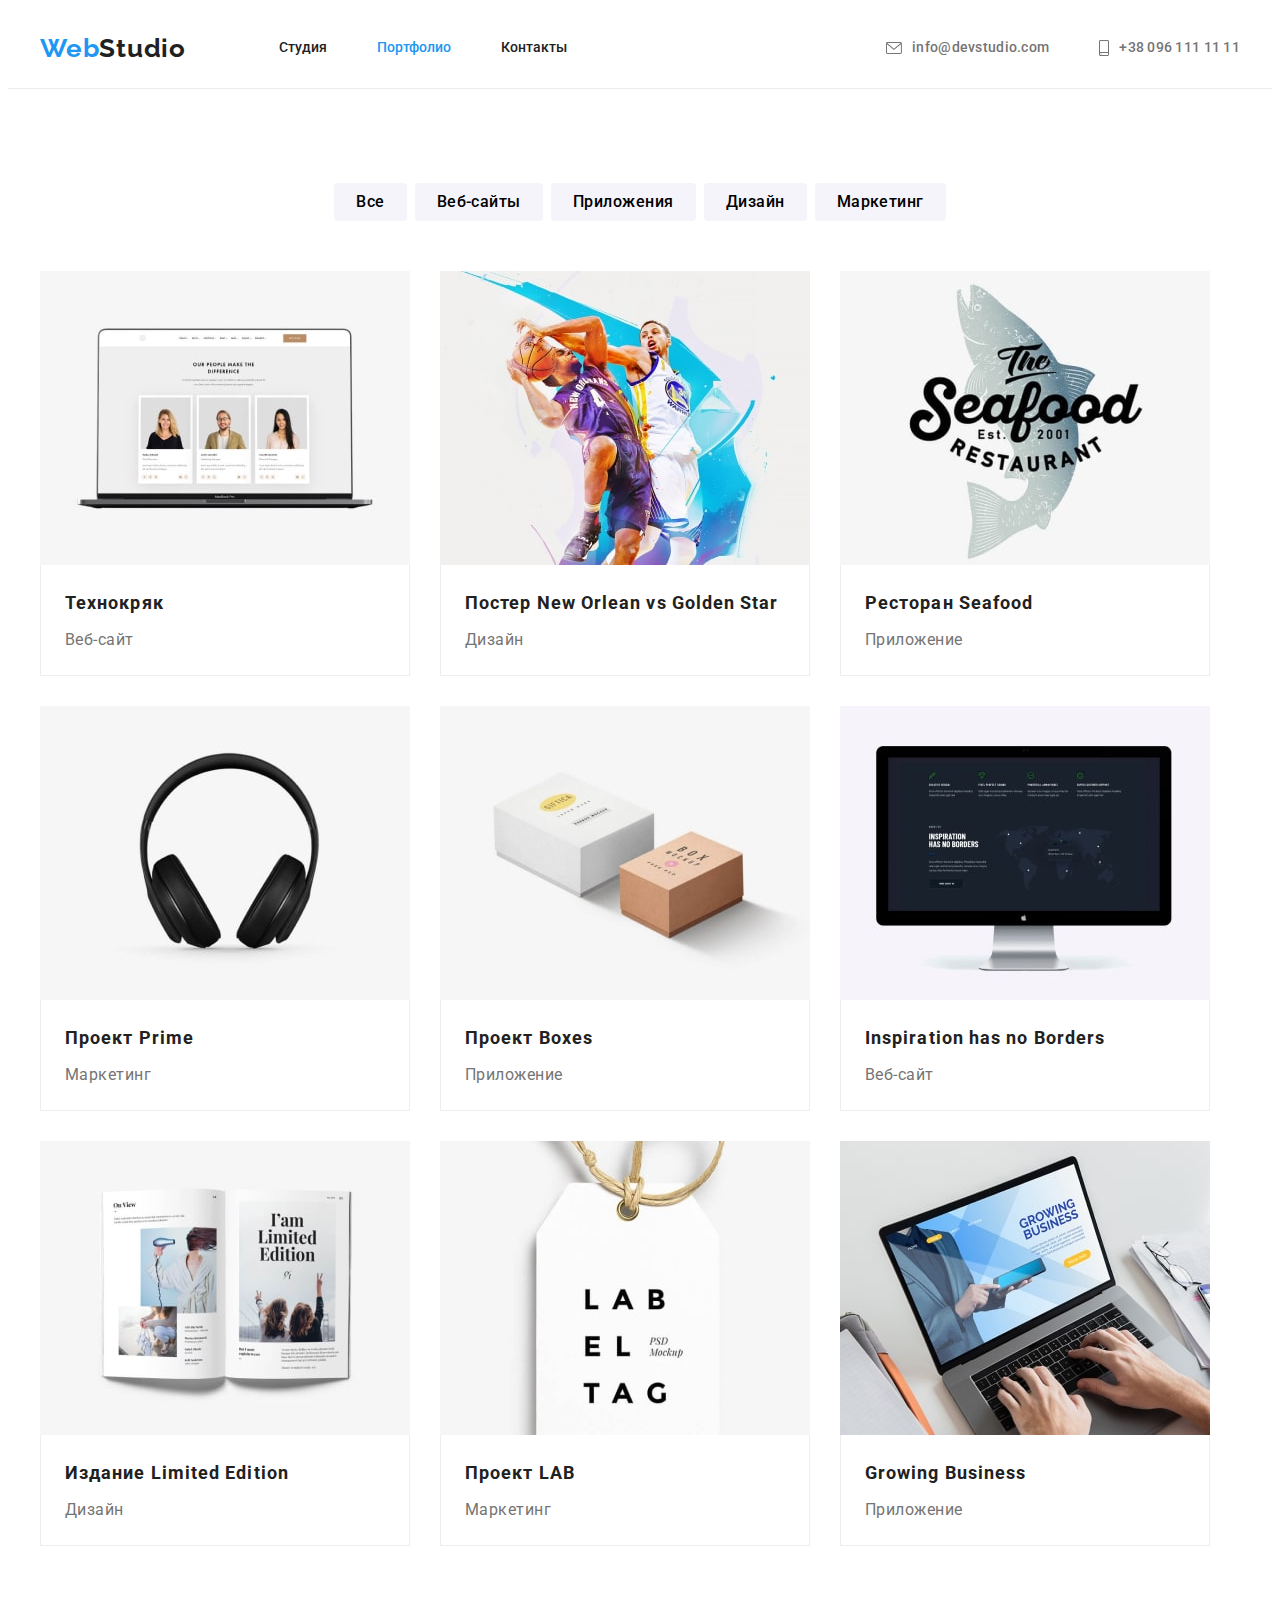
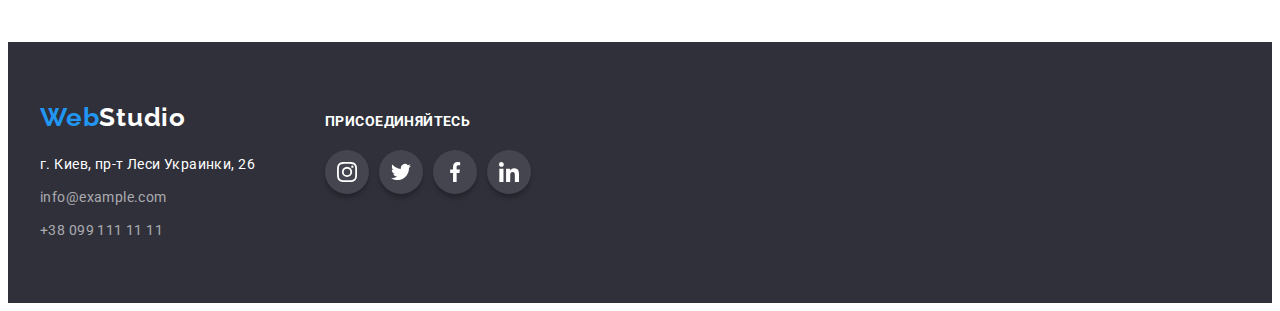
==== commit 371cca34: "fix" ====
--- a/portfolio.html
+++ b/portfolio.html
@@ -30,10 +30,12 @@
           </a>
           <ul class="header-list">
             <li>
-              <a href="./index.html" class="header-link current">Студия</a>
+              <a href="./index.html" class="header-link">Студия</a>
             </li>
             <li>
-              <a href="./portfolio.html" class="header-link"> Портфолио</a>
+              <a href="./portfolio.html" class="header-link current">
+                Портфолио</a
+              >
             </li>
             <li><a href="" class="header-link">Контакты</a></li>
           </ul>
--- a/css/styles.css
+++ b/css/styles.css
@@ -112,15 +112,16 @@
 .current {
   color: var(--accent-color);
 }
-.current::after {
+/* .current::after {
   content: "";
   position: absolute;
   width: 100%;
   height: 4px;
+  bottom: 0px;
   background-color: var(--accent-color);
   border-radius: 2px;
   display: block;
-}
+} */
 .contact {
   font-weight: 500;
   font-size: 14px;
@@ -394,7 +395,7 @@
 .team-soc-link:hover .team-soc-icon {
   fill: #ffffff;
 }
-.team-soc-link:fosus .team-soc-icon {
+.team-soc-link:focus .team-soc-icon {
   fill: #ffffff;
 }
 .team-soc-icon {
